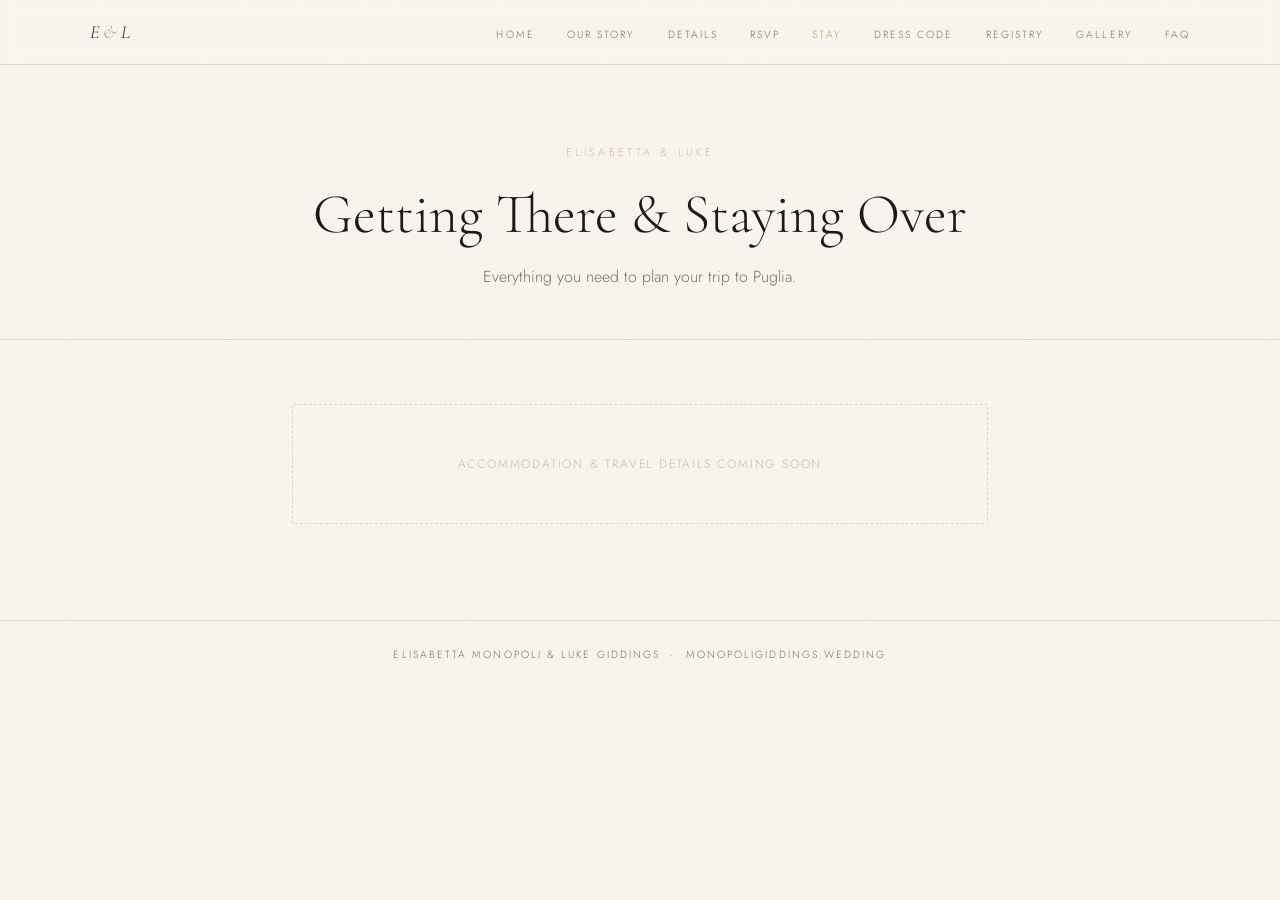
==== accommodation.html @ 41316cba "Add files via upload" ====
<!DOCTYPE html>
<html lang="en">
<head>
  <meta charset="UTF-8" />
  <meta name="viewport" content="width=device-width, initial-scale=1.0" />
  <title>Accommodation &amp; Travel — Elisabetta &amp; Luke</title>
  <link rel="preconnect" href="https://fonts.googleapis.com" />
  <link rel="preconnect" href="https://fonts.gstatic.com" crossorigin />
  <link href="https://fonts.googleapis.com/css2?family=Cormorant+Garamond:ital,wght@0,300;0,400;1,300;1,400&family=Jost:wght@200;300;400&display=swap" rel="stylesheet" />
  <link rel="stylesheet" href="style.css" />
</head>
<body>
  <nav>
    <div class="nav-inner">
      <a class="nav-brand" href="index.html">E <span>&amp;</span> L</a>
      <ul class="nav-links">
        <li><a href="index.html">Home</a></li>
        <li><a href="our-story.html">Our Story</a></li>
        <li><a href="details.html">Details</a></li>
        <li><a href="rsvp.html">RSVP</a></li>
        <li><a href="accommodation.html">Stay</a></li>
        <li><a href="dress-code.html">Dress Code</a></li>
        <li><a href="registry.html">Registry</a></li>
        <li><a href="gallery.html">Gallery</a></li>
        <li><a href="faq.html">FAQ</a></li>
      </ul>
      <button class="nav-toggle" id="nav-toggle" aria-label="Open menu">
        <span></span><span></span><span></span>
      </button>
    </div>
  </nav>
  <div class="nav-menu" id="nav-menu">
    <ul>
      <li><a href="index.html">Home</a></li>
      <li><a href="our-story.html">Our Story</a></li>
      <li><a href="details.html">Details</a></li>
      <li><a href="rsvp.html">RSVP</a></li>
      <li><a href="accommodation.html">Stay</a></li>
      <li><a href="dress-code.html">Dress Code</a></li>
      <li><a href="registry.html">Registry</a></li>
      <li><a href="gallery.html">Gallery</a></li>
      <li><a href="faq.html">FAQ</a></li>
    </ul>
  </div>
  <div class="page">
    <div class="page-header fade-in">
      <span class="eyebrow">Elisabetta &amp; Luke</span>
      <h1 class="page-title">Getting There &amp; Staying Over</h1>
      <p style="max-width:480px;margin:0.5rem auto 0;">Everything you need to plan your trip to Puglia.</p>
    </div>
  <div class="container fade-in">
    <div class="placeholder-box">
      <p>Accommodation &amp; travel details coming soon</p>
    </div>
  </div>
  </div>
  <footer>
    <p>Elisabetta Monopoli &amp; Luke Giddings &nbsp;&middot;&nbsp; monopoligiddings.wedding</p>
  </footer>
  <script src="nav.js"></script>
</body>
</html>
---- style.css ----
/* ── Variables ── */
:root {
  --cream: #f9f4ee;
  --warm-white: #fdfaf6;
  --ink: #1c1917;
  --muted: #7c6f63;
  --gold: #b89a6a;
  --gold-light: #d4b896;
  --rule: rgba(184, 154, 106, 0.35);
}

/* ── Reset ── */
*, *::before, *::after {
  box-sizing: border-box;
  margin: 0;
  padding: 0;
}

html {
  font-size: 16px;
  scroll-behavior: smooth;
}

body {
  background-color: var(--cream);
  color: var(--ink);
  font-family: 'Jost', sans-serif;
  font-weight: 300;
  min-height: 100vh;
  overflow-x: hidden;
}

/* ── Texture overlay ── */
body::before {
  content: '';
  position: fixed;
  inset: 0;
  background-image: url("data:image/svg+xml,%3Csvg xmlns='http://www.w3.org/2000/svg' width='400' height='400'%3E%3Cfilter id='noise'%3E%3CfeTurbulence type='fractalNoise' baseFrequency='0.75' numOctaves='4' stitchTiles='stitch'/%3E%3CfeColorMatrix type='saturate' values='0'/%3E%3C/filter%3E%3Crect width='400' height='400' filter='url(%23noise)' opacity='0.035'/%3E%3C/svg%3E");
  pointer-events: none;
  z-index: 0;
}

/* ── Navigation ── */
nav {
  position: fixed;
  top: 0;
  left: 0;
  right: 0;
  z-index: 100;
  background: rgba(249, 244, 238, 0.92);
  backdrop-filter: blur(8px);
  border-bottom: 1px solid var(--rule);
  padding: 0 2rem;
}

.nav-inner {
  max-width: 1100px;
  margin: 0 auto;
  display: flex;
  align-items: center;
  justify-content: space-between;
  height: 64px;
}

.nav-brand {
  font-family: 'Cormorant Garamond', serif;
  font-style: italic;
  font-size: 1.15rem;
  color: var(--ink);
  text-decoration: none;
  white-space: nowrap;
}

.nav-brand span {
  color: var(--gold);
}

.nav-links {
  display: flex;
  gap: 2rem;
  list-style: none;
}

.nav-links a {
  font-size: 0.65rem;
  letter-spacing: 0.2em;
  text-transform: uppercase;
  color: var(--muted);
  text-decoration: none;
  transition: color 0.2s;
}

.nav-links a:hover,
.nav-links a.active {
  color: var(--gold);
}

/* Hamburger */
.nav-toggle {
  display: none;
  flex-direction: column;
  gap: 5px;
  cursor: pointer;
  background: none;
  border: none;
  padding: 4px;
}

.nav-toggle span {
  display: block;
  width: 22px;
  height: 1px;
  background: var(--ink);
  transition: all 0.3s;
}

.nav-menu {
  display: none;
  position: fixed;
  top: 64px;
  left: 0;
  right: 0;
  background: rgba(249, 244, 238, 0.98);
  border-bottom: 1px solid var(--rule);
  padding: 1.5rem 2rem;
  z-index: 99;
}

.nav-menu.open {
  display: block;
}

.nav-menu ul {
  list-style: none;
  display: flex;
  flex-direction: column;
  gap: 1.2rem;
}

.nav-menu a {
  font-size: 0.72rem;
  letter-spacing: 0.2em;
  text-transform: uppercase;
  color: var(--muted);
  text-decoration: none;
}

.nav-menu a:hover,
.nav-menu a.active {
  color: var(--gold);
}

@media (max-width: 768px) {
  .nav-links { display: none; }
  .nav-toggle { display: flex; }
}

/* ── Page wrapper ── */
.page {
  position: relative;
  z-index: 1;
  padding-top: 64px;
}

/* ── Hero (home only) ── */
.hero {
  min-height: 100vh;
  display: flex;
  flex-direction: column;
  align-items: center;
  justify-content: center;
  padding: 4rem 2rem;
  text-align: center;
}

.hero::before, .hero::after {
  content: '';
  position: absolute;
  width: 180px;
  height: 180px;
  border-color: var(--rule);
  border-style: solid;
  pointer-events: none;
}
.hero::before {
  top: 5rem;
  left: 2.5rem;
  border-width: 1px 0 0 1px;
}
.hero::after {
  bottom: 2.5rem;
  right: 2.5rem;
  border-width: 0 1px 1px 0;
}

.hero-inner {
  max-width: 680px;
  opacity: 0;
  transform: translateY(24px);
  animation: fadeUp 1.2s cubic-bezier(0.22, 1, 0.36, 1) 0.2s forwards;
}

/* ── Page header (inner pages) ── */
.page-header {
  text-align: center;
  padding: 5rem 2rem 3rem;
  border-bottom: 1px solid var(--rule);
  margin-bottom: 4rem;
}

/* ── Section container ── */
.container {
  max-width: 760px;
  margin: 0 auto;
  padding: 0 2rem 6rem;
}

.container-wide {
  max-width: 1000px;
  margin: 0 auto;
  padding: 0 2rem 6rem;
}

/* ── Typography ── */
.eyebrow {
  font-family: 'Jost', sans-serif;
  font-weight: 200;
  font-size: 0.7rem;
  letter-spacing: 0.3em;
  text-transform: uppercase;
  color: var(--gold);
  margin-bottom: 1.5rem;
  display: block;
}

.names {
  font-family: 'Cormorant Garamond', serif;
  font-weight: 300;
  font-size: clamp(3rem, 9vw, 6rem);
  line-height: 1;
  color: var(--ink);
}

.names .amp {
  font-style: italic;
  color: var(--gold);
  font-size: 0.85em;
  margin: 0 0.15em;
}

h1.page-title {
  font-family: 'Cormorant Garamond', serif;
  font-weight: 300;
  font-size: clamp(2.2rem, 6vw, 3.5rem);
  line-height: 1.1;
  color: var(--ink);
  margin-bottom: 1rem;
}

h2 {
  font-family: 'Cormorant Garamond', serif;
  font-weight: 400;
  font-size: 1.6rem;
  color: var(--ink);
  margin-bottom: 1rem;
}

p {
  font-size: 1rem;
  line-height: 1.85;
  color: var(--muted);
  margin-bottom: 1.5rem;
}

/* ── Divider ── */
.divider {
  display: flex;
  align-items: center;
  gap: 1.2rem;
  margin: 2rem auto;
  max-width: 320px;
}

.divider-line {
  flex: 1;
  height: 1px;
  background: var(--rule);
}

.divider-diamond {
  width: 6px;
  height: 6px;
  background: var(--gold);
  transform: rotate(45deg);
  flex-shrink: 0;
}

/* ── Date/location strip ── */
.date-location {
  font-family: 'Cormorant Garamond', serif;
  font-style: italic;
  font-size: clamp(1.1rem, 3vw, 1.4rem);
  color: var(--muted);
  line-height: 1.8;
}

.date-location strong {
  font-style: normal;
  font-weight: 400;
  color: var(--ink);
}

/* ── Coming soon pill ── */
.coming-soon {
  margin-top: 3.5rem;
}

.coming-soon p {
  font-size: 0.72rem;
  letter-spacing: 0.25em;
  text-transform: uppercase;
  color: var(--muted);
  margin-bottom: 1.5rem;
}

/* ── Placeholder box ── */
.placeholder-box {
  border: 1px dashed var(--rule);
  padding: 3rem 2rem;
  text-align: center;
  border-radius: 2px;
}

.placeholder-box p {
  font-size: 0.75rem;
  letter-spacing: 0.15em;
  text-transform: uppercase;
  color: var(--gold-light);
  margin: 0;
}

/* ── Cards grid ── */
.cards {
  display: grid;
  grid-template-columns: repeat(auto-fit, minmax(260px, 1fr));
  gap: 1.5rem;
  margin-top: 2rem;
}

.card {
  border: 1px solid var(--rule);
  padding: 2rem;
  background: var(--warm-white);
}

.card h3 {
  font-family: 'Cormorant Garamond', serif;
  font-weight: 400;
  font-size: 1.25rem;
  margin-bottom: 0.75rem;
  color: var(--ink);
}

.card p {
  font-size: 0.9rem;
  margin: 0;
}

/* ── Scroll hint ── */
.scroll-hint {
  position: absolute;
  bottom: 2rem;
  left: 50%;
  transform: translateX(-50%);
  display: flex;
  flex-direction: column;
  align-items: center;
  gap: 0.5rem;
  opacity: 0;
  animation: fadeUp 1s ease 1.4s forwards;
}

.scroll-hint span {
  font-size: 0.6rem;
  letter-spacing: 0.25em;
  text-transform: uppercase;
  color: var(--muted);
}

.scroll-line {
  width: 1px;
  height: 40px;
  background: linear-gradient(to bottom, var(--gold), transparent);
  animation: scrollPulse 2s ease-in-out 1.8s infinite;
}

/* ── Footer ── */
footer {
  position: relative;
  z-index: 1;
  border-top: 1px solid var(--rule);
  padding: 1.5rem 2rem;
  display: flex;
  justify-content: center;
}

footer p {
  font-size: 0.65rem;
  letter-spacing: 0.2em;
  text-transform: uppercase;
  color: var(--muted);
  margin: 0;
}

/* ── Animations ── */
@keyframes fadeUp {
  to { opacity: 1; transform: translateY(0); }
}

@keyframes scrollPulse {
  0%, 100% { opacity: 0.4; }
  50% { opacity: 1; }
}

.fade-in {
  opacity: 0;
  transform: translateY(20px);
  animation: fadeUp 1s cubic-bezier(0.22, 1, 0.36, 1) 0.3s forwards;
}

/* ── Responsive ── */
@media (max-width: 480px) {
  .hero::before, .hero::after {
    width: 80px;
    height: 80px;
  }
}
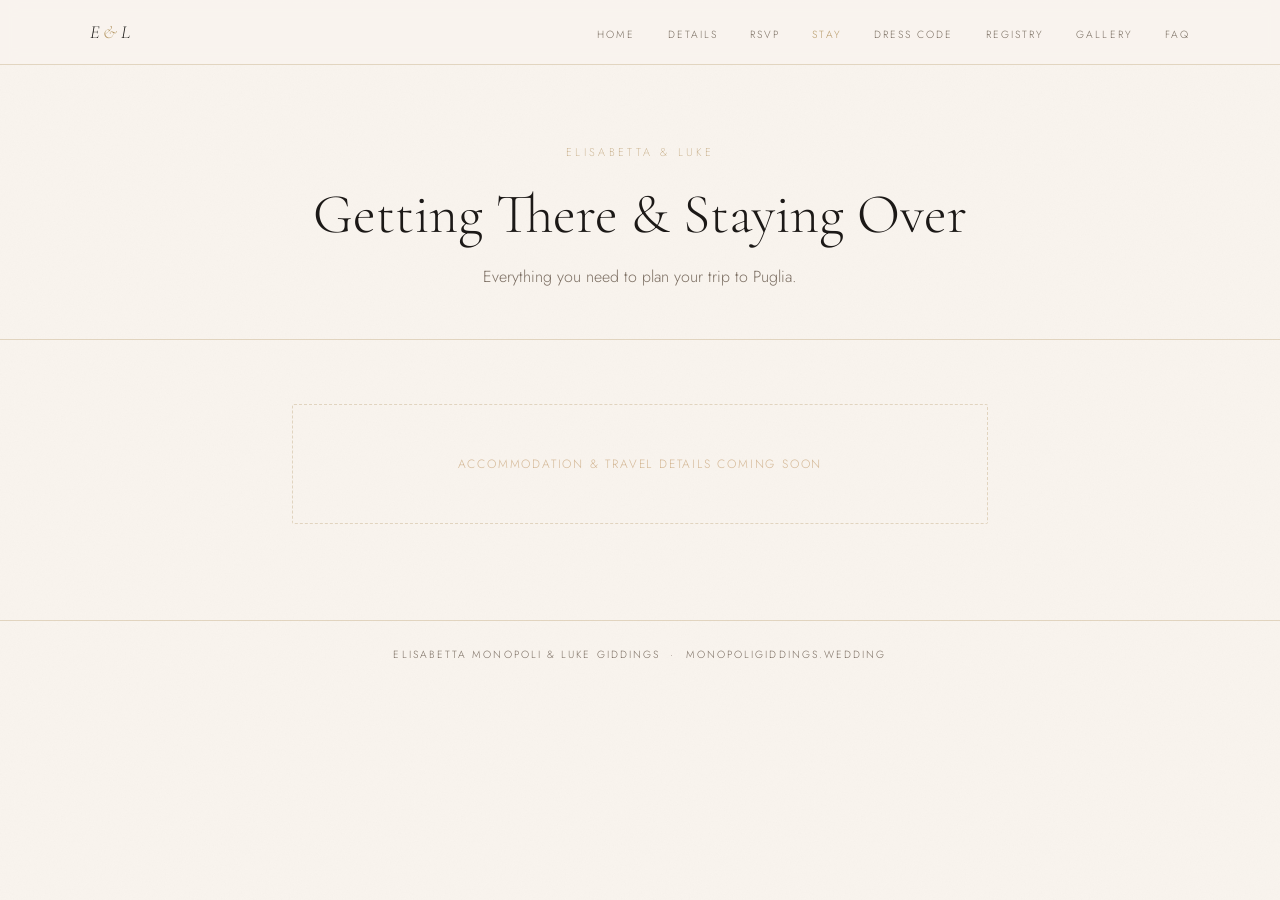
==== commit 36a70896: "Add files via upload" ====
--- a/accommodation.html
+++ b/accommodation.html
@@ -15,7 +15,6 @@
       <a class="nav-brand" href="index.html">E <span>&amp;</span> L</a>
       <ul class="nav-links">
         <li><a href="index.html">Home</a></li>
-        <li><a href="our-story.html">Our Story</a></li>
         <li><a href="details.html">Details</a></li>
         <li><a href="rsvp.html">RSVP</a></li>
         <li><a href="accommodation.html">Stay</a></li>
@@ -32,7 +31,6 @@
   <div class="nav-menu" id="nav-menu">
     <ul>
       <li><a href="index.html">Home</a></li>
-      <li><a href="our-story.html">Our Story</a></li>
       <li><a href="details.html">Details</a></li>
       <li><a href="rsvp.html">RSVP</a></li>
       <li><a href="accommodation.html">Stay</a></li>
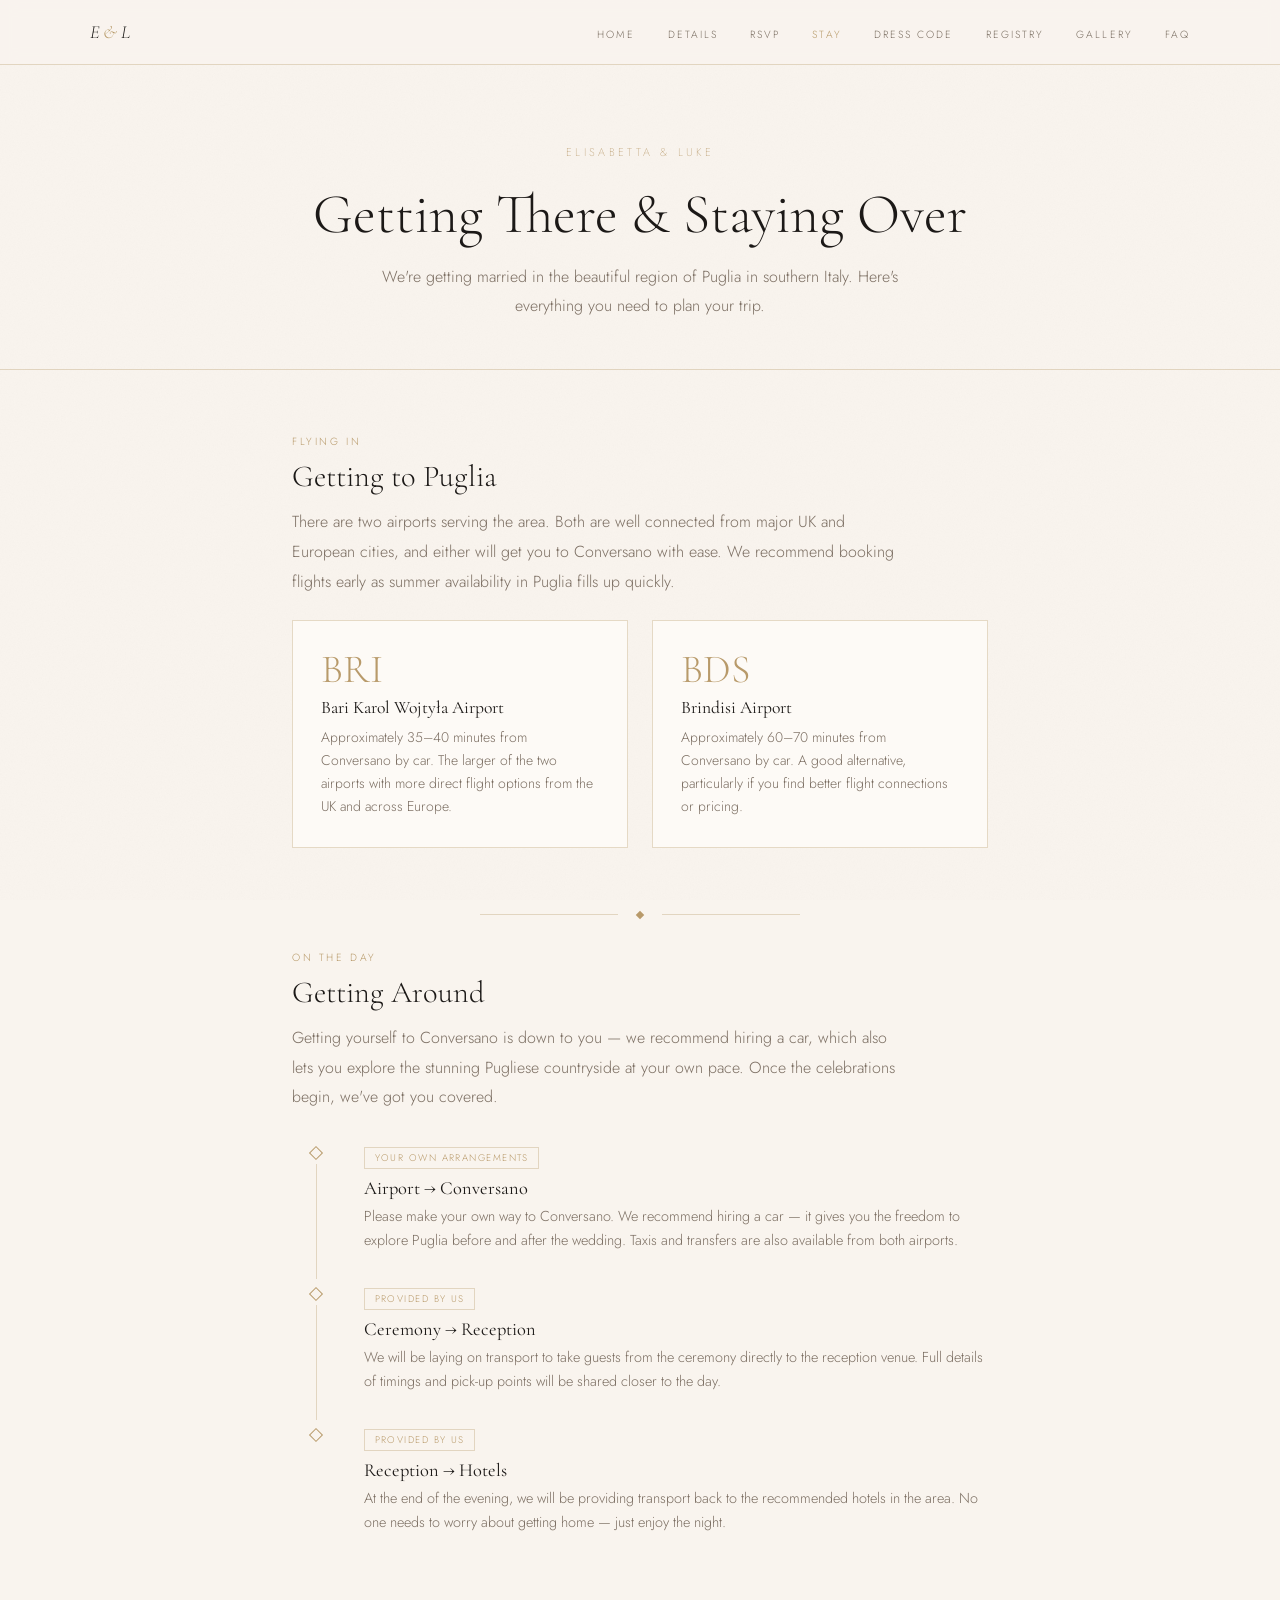
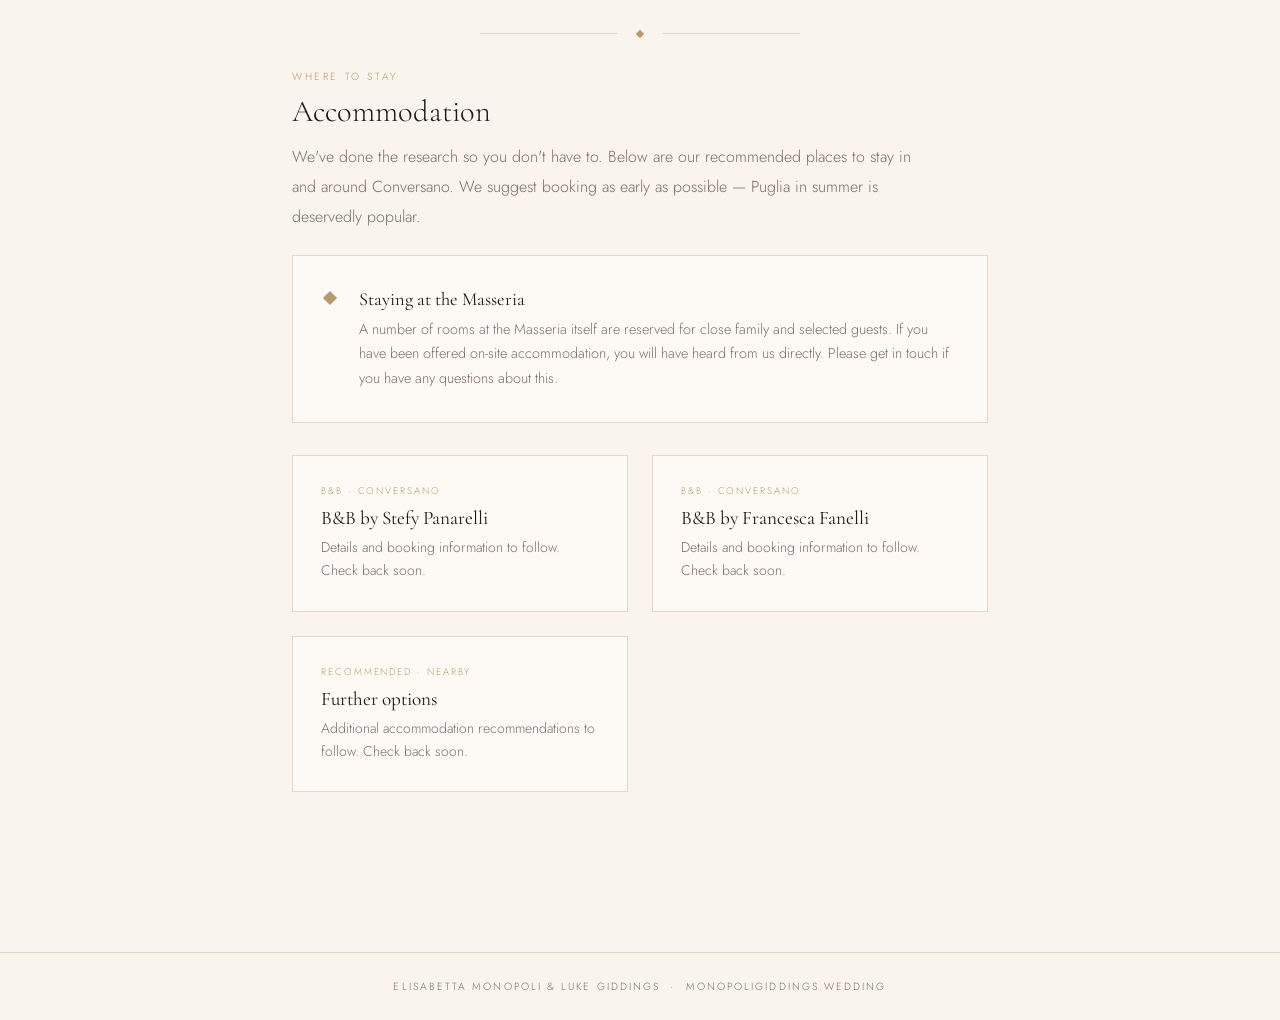
==== commit 04a2aff2: "Add files via upload" ====
--- a/accommodation.html
+++ b/accommodation.html
@@ -3,13 +3,222 @@
 <head>
   <meta charset="UTF-8" />
   <meta name="viewport" content="width=device-width, initial-scale=1.0" />
-  <title>Accommodation &amp; Travel — Elisabetta &amp; Luke</title>
+  <title>Getting There &amp; Staying Over — Elisabetta &amp; Luke</title>
   <link rel="preconnect" href="https://fonts.googleapis.com" />
   <link rel="preconnect" href="https://fonts.gstatic.com" crossorigin />
   <link href="https://fonts.googleapis.com/css2?family=Cormorant+Garamond:ital,wght@0,300;0,400;1,300;1,400&family=Jost:wght@200;300;400&display=swap" rel="stylesheet" />
   <link rel="stylesheet" href="style.css" />
+  <style>
+    /* ── Section headings ── */
+    .section-label {
+      font-size: 0.65rem;
+      letter-spacing: 0.25em;
+      text-transform: uppercase;
+      color: var(--gold);
+      display: block;
+      margin-bottom: 0.6rem;
+    }
+
+    .section-block {
+      margin-bottom: 4rem;
+    }
+
+    .section-block h2 {
+      font-family: 'Cormorant Garamond', serif;
+      font-weight: 300;
+      font-size: 1.9rem;
+      color: var(--ink);
+      margin-bottom: 0.75rem;
+    }
+
+    .section-block p {
+      max-width: 620px;
+    }
+
+    /* ── Transport timeline ── */
+    .transport-steps {
+      margin-top: 2rem;
+      display: flex;
+      flex-direction: column;
+      gap: 0;
+    }
+
+    .transport-step {
+      display: grid;
+      grid-template-columns: 48px 1fr;
+      gap: 0 1.5rem;
+      position: relative;
+    }
+
+    .step-indicator {
+      display: flex;
+      flex-direction: column;
+      align-items: center;
+    }
+
+    .step-dot {
+      width: 10px;
+      height: 10px;
+      border: 1px solid var(--gold);
+      background: var(--cream);
+      transform: rotate(45deg);
+      flex-shrink: 0;
+      margin-top: 4px;
+    }
+
+    .step-line {
+      width: 1px;
+      flex: 1;
+      background: var(--rule);
+      margin: 6px 0;
+      min-height: 2.5rem;
+    }
+
+    .transport-step:last-child .step-line {
+      display: none;
+    }
+
+    .step-content {
+      padding-bottom: 2rem;
+    }
+
+    .step-content h3 {
+      font-family: 'Cormorant Garamond', serif;
+      font-weight: 400;
+      font-size: 1.15rem;
+      color: var(--ink);
+      margin-bottom: 0.3rem;
+    }
+
+    .step-content p {
+      font-size: 0.9rem;
+      line-height: 1.7;
+      margin: 0;
+    }
+
+    .step-tag {
+      display: inline-block;
+      font-size: 0.6rem;
+      letter-spacing: 0.15em;
+      text-transform: uppercase;
+      color: var(--gold);
+      border: 1px solid var(--rule);
+      padding: 0.2rem 0.6rem;
+      margin-bottom: 0.5rem;
+    }
+
+    /* ── Airport cards ── */
+    .airport-cards {
+      display: grid;
+      grid-template-columns: repeat(auto-fit, minmax(260px, 1fr));
+      gap: 1.5rem;
+      margin-top: 1.5rem;
+    }
+
+    .airport-card {
+      border: 1px solid var(--rule);
+      background: var(--warm-white);
+      padding: 1.75rem;
+    }
+
+    .airport-card .iata {
+      font-family: 'Cormorant Garamond', serif;
+      font-size: 2.5rem;
+      font-weight: 300;
+      color: var(--gold);
+      line-height: 1;
+      margin-bottom: 0.5rem;
+    }
+
+    .airport-card h3 {
+      font-family: 'Cormorant Garamond', serif;
+      font-weight: 400;
+      font-size: 1.1rem;
+      color: var(--ink);
+      margin-bottom: 0.5rem;
+    }
+
+    .airport-card p {
+      font-size: 0.875rem;
+      margin: 0;
+      line-height: 1.65;
+    }
+
+    /* ── Hotel recommendation cards ── */
+    .hotel-grid {
+      display: grid;
+      grid-template-columns: repeat(auto-fit, minmax(280px, 1fr));
+      gap: 1.5rem;
+      margin-top: 1.5rem;
+    }
+
+    .hotel-card {
+      border: 1px solid var(--rule);
+      background: var(--warm-white);
+      padding: 1.75rem;
+    }
+
+    .hotel-card .hotel-type {
+      font-size: 0.6rem;
+      letter-spacing: 0.2em;
+      text-transform: uppercase;
+      color: var(--gold);
+      display: block;
+      margin-bottom: 0.5rem;
+    }
+
+    .hotel-card h3 {
+      font-family: 'Cormorant Garamond', serif;
+      font-weight: 400;
+      font-size: 1.2rem;
+      color: var(--ink);
+      margin-bottom: 0.4rem;
+    }
+
+    .hotel-card p {
+      font-size: 0.875rem;
+      margin: 0;
+      line-height: 1.65;
+    }
+
+    /* ── On-site notice ── */
+    .onsite-notice {
+      border: 1px solid var(--rule);
+      background: var(--warm-white);
+      padding: 2rem;
+      display: grid;
+      grid-template-columns: auto 1fr;
+      gap: 1.5rem;
+      align-items: start;
+      margin-top: 1.5rem;
+    }
+
+    .onsite-notice .notice-diamond {
+      width: 10px;
+      height: 10px;
+      background: var(--gold);
+      transform: rotate(45deg);
+      margin-top: 5px;
+      flex-shrink: 0;
+    }
+
+    .onsite-notice h3 {
+      font-family: 'Cormorant Garamond', serif;
+      font-weight: 400;
+      font-size: 1.15rem;
+      color: var(--ink);
+      margin-bottom: 0.4rem;
+    }
+
+    .onsite-notice p {
+      font-size: 0.9rem;
+      margin: 0;
+      line-height: 1.7;
+    }
+  </style>
 </head>
 <body>
+
   <nav>
     <div class="nav-inner">
       <a class="nav-brand" href="index.html">E <span>&amp;</span> L</a>
@@ -17,7 +226,7 @@
         <li><a href="index.html">Home</a></li>
         <li><a href="details.html">Details</a></li>
         <li><a href="rsvp.html">RSVP</a></li>
-        <li><a href="accommodation.html">Stay</a></li>
+        <li><a href="accommodation.html" class="active">Stay</a></li>
         <li><a href="dress-code.html">Dress Code</a></li>
         <li><a href="registry.html">Registry</a></li>
         <li><a href="gallery.html">Gallery</a></li>
@@ -28,33 +237,177 @@
       </button>
     </div>
   </nav>
+
   <div class="nav-menu" id="nav-menu">
     <ul>
       <li><a href="index.html">Home</a></li>
       <li><a href="details.html">Details</a></li>
       <li><a href="rsvp.html">RSVP</a></li>
-      <li><a href="accommodation.html">Stay</a></li>
+      <li><a href="accommodation.html" class="active">Stay</a></li>
       <li><a href="dress-code.html">Dress Code</a></li>
       <li><a href="registry.html">Registry</a></li>
       <li><a href="gallery.html">Gallery</a></li>
       <li><a href="faq.html">FAQ</a></li>
     </ul>
   </div>
+
   <div class="page">
+
     <div class="page-header fade-in">
       <span class="eyebrow">Elisabetta &amp; Luke</span>
       <h1 class="page-title">Getting There &amp; Staying Over</h1>
-      <p style="max-width:480px;margin:0.5rem auto 0;">Everything you need to plan your trip to Puglia.</p>
+      <p style="max-width:520px;margin:0.5rem auto 0;">
+        We're getting married in the beautiful region of Puglia in southern Italy. Here's everything you need to plan your trip.
+      </p>
     </div>
-  <div class="container fade-in">
-    <div class="placeholder-box">
-      <p>Accommodation &amp; travel details coming soon</p>
+
+    <div class="container fade-in">
+
+      <!-- ── GETTING THERE ── -->
+      <div class="section-block">
+        <span class="section-label">Flying in</span>
+        <h2>Getting to Puglia</h2>
+        <p>
+          There are two airports serving the area. Both are well connected from major UK and European cities,
+          and either will get you to Conversano with ease. We recommend booking flights early as summer
+          availability in Puglia fills up quickly.
+        </p>
+
+        <div class="airport-cards">
+          <div class="airport-card">
+            <div class="iata">BRI</div>
+            <h3>Bari Karol Wojtyła Airport</h3>
+            <p>
+              Approximately 35–40 minutes from Conversano by car.
+              The larger of the two airports with more direct flight options from the UK and across Europe.
+            </p>
+          </div>
+          <div class="airport-card">
+            <div class="iata">BDS</div>
+            <h3>Brindisi Airport</h3>
+            <p>
+              Approximately 60–70 minutes from Conversano by car.
+              A good alternative, particularly if you find better flight connections or pricing.
+            </p>
+          </div>
+        </div>
+      </div>
+
+      <div class="divider">
+        <div class="divider-line"></div>
+        <div class="divider-diamond"></div>
+        <div class="divider-line"></div>
+      </div>
+
+      <!-- ── TRANSPORT ON THE DAY ── -->
+      <div class="section-block">
+        <span class="section-label">On the day</span>
+        <h2>Getting Around</h2>
+        <p>
+          Getting yourself to Conversano is down to you — we recommend hiring a car, which also lets you
+          explore the stunning Pugliese countryside at your own pace. Once the celebrations begin,
+          we've got you covered.
+        </p>
+
+        <div class="transport-steps">
+
+          <div class="transport-step">
+            <div class="step-indicator">
+              <div class="step-dot"></div>
+              <div class="step-line"></div>
+            </div>
+            <div class="step-content">
+              <span class="step-tag">Your own arrangements</span>
+              <h3>Airport → Conversano</h3>
+              <p>Please make your own way to Conversano. We recommend hiring a car — it gives you the
+              freedom to explore Puglia before and after the wedding. Taxis and transfers are also
+              available from both airports.</p>
+            </div>
+          </div>
+
+          <div class="transport-step">
+            <div class="step-indicator">
+              <div class="step-dot"></div>
+              <div class="step-line"></div>
+            </div>
+            <div class="step-content">
+              <span class="step-tag">Provided by us</span>
+              <h3>Ceremony → Reception</h3>
+              <p>We will be laying on transport to take guests from the ceremony directly to the reception venue.
+              Full details of timings and pick-up points will be shared closer to the day.</p>
+            </div>
+          </div>
+
+          <div class="transport-step">
+            <div class="step-indicator">
+              <div class="step-dot"></div>
+              <div class="step-line"></div>
+            </div>
+            <div class="step-content">
+              <span class="step-tag">Provided by us</span>
+              <h3>Reception → Hotels</h3>
+              <p>At the end of the evening, we will be providing transport back to the recommended hotels
+              in the area. No one needs to worry about getting home — just enjoy the night.</p>
+            </div>
+          </div>
+
+        </div>
+      </div>
+
+      <div class="divider">
+        <div class="divider-line"></div>
+        <div class="divider-diamond"></div>
+        <div class="divider-line"></div>
+      </div>
+
+      <!-- ── ACCOMMODATION ── -->
+      <div class="section-block">
+        <span class="section-label">Where to stay</span>
+        <h2>Accommodation</h2>
+        <p>
+          We've done the research so you don't have to. Below are our recommended places to stay in and
+          around Conversano. We suggest booking as early as possible — Puglia in summer is deservedly popular.
+        </p>
+
+        <div class="onsite-notice">
+          <div class="notice-diamond"></div>
+          <div>
+            <h3>Staying at the Masseria</h3>
+            <p>
+              A number of rooms at the Masseria itself are reserved for close family and selected guests.
+              If you have been offered on-site accommodation, you will have heard from us directly.
+              Please get in touch if you have any questions about this.
+            </p>
+          </div>
+        </div>
+
+        <div class="hotel-grid" style="margin-top:2rem;">
+          <div class="hotel-card">
+            <span class="hotel-type">B&amp;B · Conversano</span>
+            <h3>B&amp;B by Stefy Panarelli</h3>
+            <p>Details and booking information to follow. Check back soon.</p>
+          </div>
+          <div class="hotel-card">
+            <span class="hotel-type">B&amp;B · Conversano</span>
+            <h3>B&amp;B by Francesca Fanelli</h3>
+            <p>Details and booking information to follow. Check back soon.</p>
+          </div>
+          <div class="hotel-card">
+            <span class="hotel-type">Recommended · Nearby</span>
+            <h3>Further options</h3>
+            <p>Additional accommodation recommendations to follow. Check back soon.</p>
+          </div>
+        </div>
+
+      </div>
+
     </div>
   </div>
-  </div>
+
   <footer>
     <p>Elisabetta Monopoli &amp; Luke Giddings &nbsp;&middot;&nbsp; monopoligiddings.wedding</p>
   </footer>
+
   <script src="nav.js"></script>
 </body>
 </html>
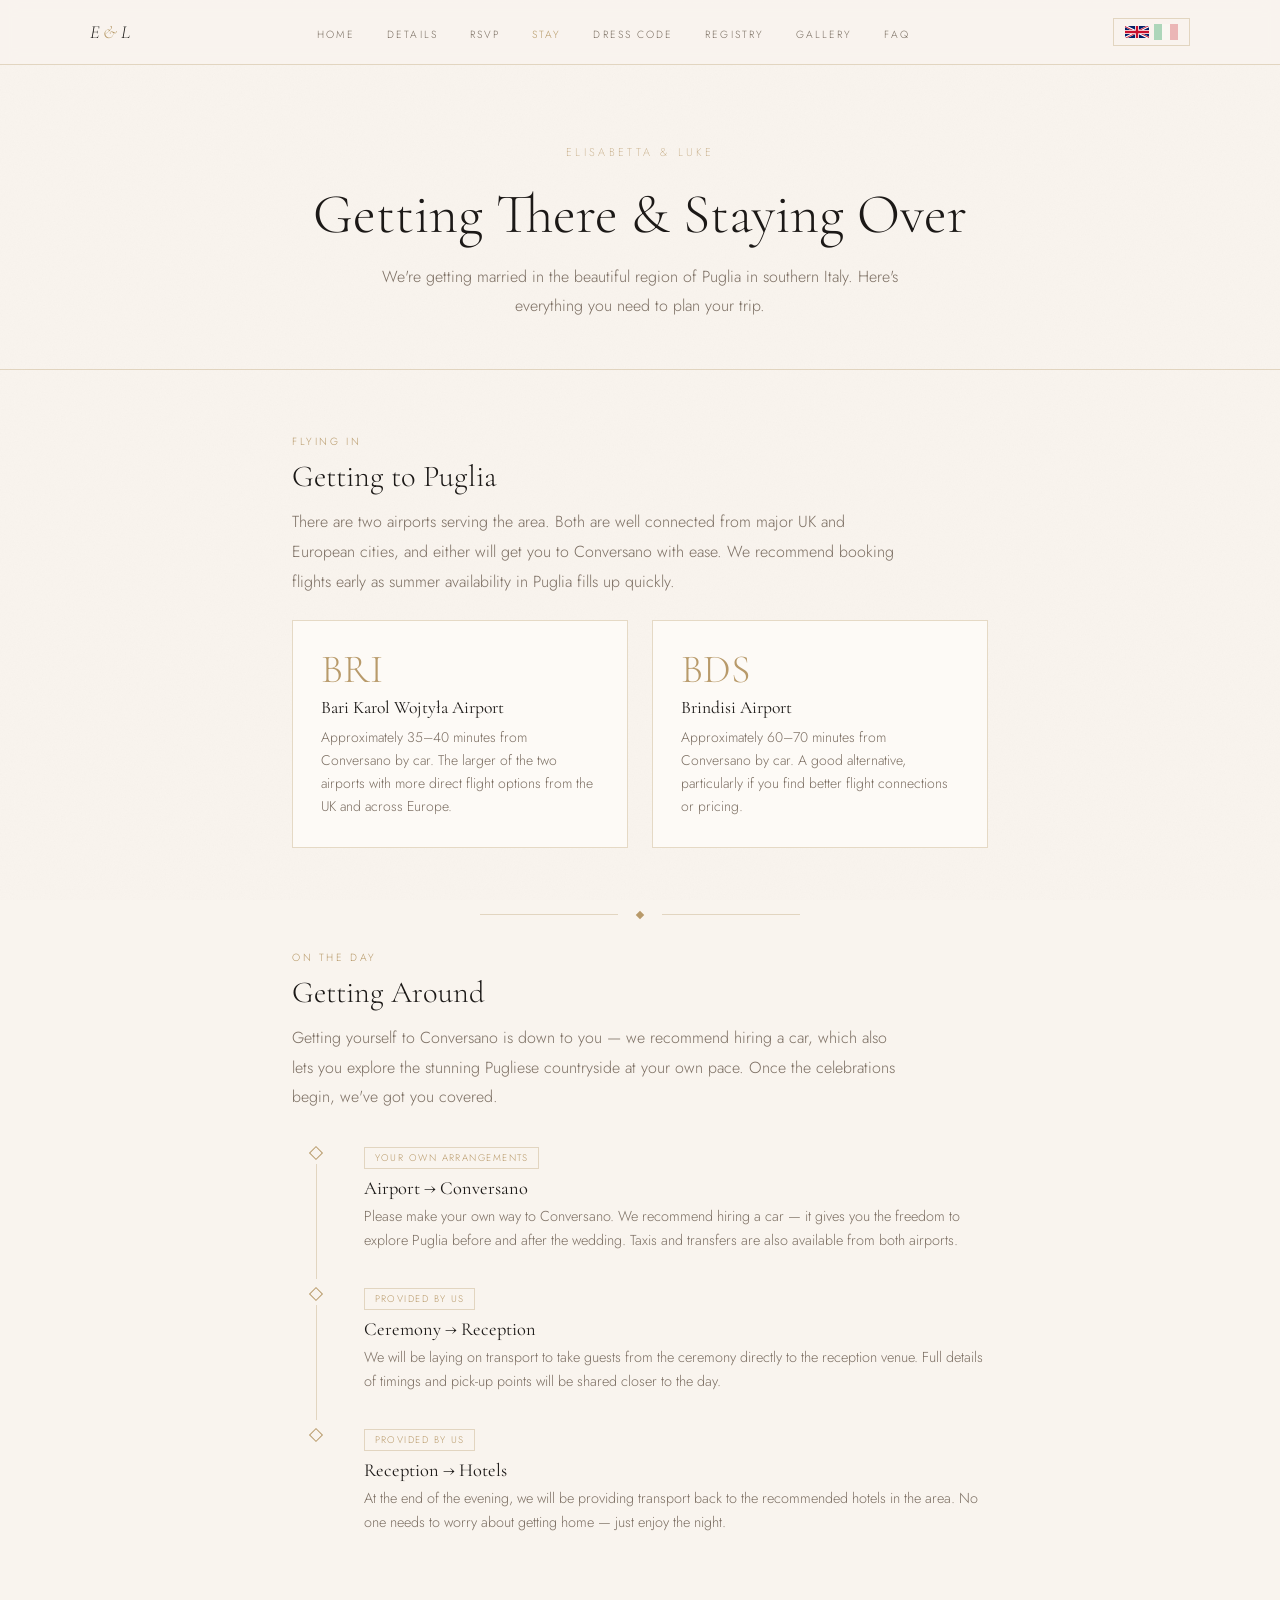
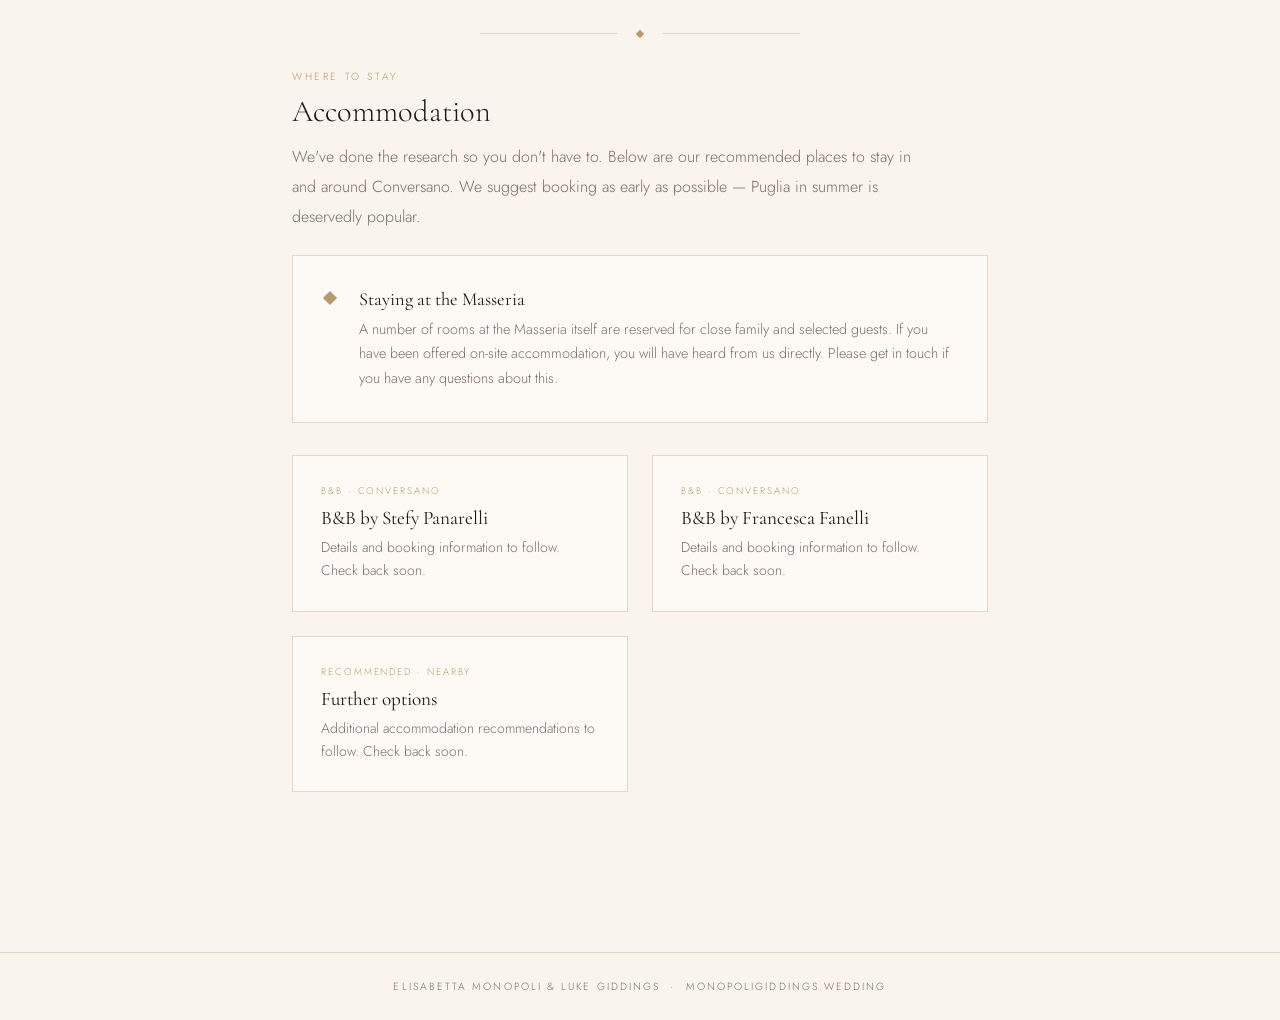
==== commit ada4cb5b: "Add files via upload" ====
--- a/accommodation.html
+++ b/accommodation.html
@@ -1,413 +1,202 @@
 <!DOCTYPE html>
 <html lang="en">
 <head>
-  <meta charset="UTF-8" />
-  <meta name="viewport" content="width=device-width, initial-scale=1.0" />
+  <meta charset="UTF-8" /><meta name="viewport" content="width=device-width, initial-scale=1.0" />
   <title>Getting There &amp; Staying Over — Elisabetta &amp; Luke</title>
   <link rel="preconnect" href="https://fonts.googleapis.com" />
   <link rel="preconnect" href="https://fonts.gstatic.com" crossorigin />
   <link href="https://fonts.googleapis.com/css2?family=Cormorant+Garamond:ital,wght@0,300;0,400;1,300;1,400&family=Jost:wght@200;300;400&display=swap" rel="stylesheet" />
   <link rel="stylesheet" href="style.css" />
   <style>
-    /* ── Section headings ── */
-    .section-label {
-      font-size: 0.65rem;
-      letter-spacing: 0.25em;
-      text-transform: uppercase;
-      color: var(--gold);
-      display: block;
-      margin-bottom: 0.6rem;
-    }
-
-    .section-block {
-      margin-bottom: 4rem;
-    }
-
-    .section-block h2 {
-      font-family: 'Cormorant Garamond', serif;
-      font-weight: 300;
-      font-size: 1.9rem;
-      color: var(--ink);
-      margin-bottom: 0.75rem;
-    }
-
-    .section-block p {
-      max-width: 620px;
-    }
-
-    /* ── Transport timeline ── */
-    .transport-steps {
-      margin-top: 2rem;
-      display: flex;
-      flex-direction: column;
-      gap: 0;
-    }
-
-    .transport-step {
-      display: grid;
-      grid-template-columns: 48px 1fr;
-      gap: 0 1.5rem;
-      position: relative;
-    }
-
-    .step-indicator {
-      display: flex;
-      flex-direction: column;
-      align-items: center;
-    }
-
-    .step-dot {
-      width: 10px;
-      height: 10px;
-      border: 1px solid var(--gold);
-      background: var(--cream);
-      transform: rotate(45deg);
-      flex-shrink: 0;
-      margin-top: 4px;
-    }
-
-    .step-line {
-      width: 1px;
-      flex: 1;
-      background: var(--rule);
-      margin: 6px 0;
-      min-height: 2.5rem;
-    }
-
-    .transport-step:last-child .step-line {
-      display: none;
-    }
-
-    .step-content {
-      padding-bottom: 2rem;
-    }
-
-    .step-content h3 {
-      font-family: 'Cormorant Garamond', serif;
-      font-weight: 400;
-      font-size: 1.15rem;
-      color: var(--ink);
-      margin-bottom: 0.3rem;
-    }
-
-    .step-content p {
-      font-size: 0.9rem;
-      line-height: 1.7;
-      margin: 0;
-    }
-
-    .step-tag {
-      display: inline-block;
-      font-size: 0.6rem;
-      letter-spacing: 0.15em;
-      text-transform: uppercase;
-      color: var(--gold);
-      border: 1px solid var(--rule);
-      padding: 0.2rem 0.6rem;
-      margin-bottom: 0.5rem;
-    }
-
-    /* ── Airport cards ── */
-    .airport-cards {
-      display: grid;
-      grid-template-columns: repeat(auto-fit, minmax(260px, 1fr));
-      gap: 1.5rem;
-      margin-top: 1.5rem;
-    }
-
-    .airport-card {
-      border: 1px solid var(--rule);
-      background: var(--warm-white);
-      padding: 1.75rem;
-    }
-
-    .airport-card .iata {
-      font-family: 'Cormorant Garamond', serif;
-      font-size: 2.5rem;
-      font-weight: 300;
-      color: var(--gold);
-      line-height: 1;
-      margin-bottom: 0.5rem;
-    }
-
-    .airport-card h3 {
-      font-family: 'Cormorant Garamond', serif;
-      font-weight: 400;
-      font-size: 1.1rem;
-      color: var(--ink);
-      margin-bottom: 0.5rem;
-    }
-
-    .airport-card p {
-      font-size: 0.875rem;
-      margin: 0;
-      line-height: 1.65;
-    }
-
-    /* ── Hotel recommendation cards ── */
-    .hotel-grid {
-      display: grid;
-      grid-template-columns: repeat(auto-fit, minmax(280px, 1fr));
-      gap: 1.5rem;
-      margin-top: 1.5rem;
-    }
-
-    .hotel-card {
-      border: 1px solid var(--rule);
-      background: var(--warm-white);
-      padding: 1.75rem;
-    }
-
-    .hotel-card .hotel-type {
-      font-size: 0.6rem;
-      letter-spacing: 0.2em;
-      text-transform: uppercase;
-      color: var(--gold);
-      display: block;
-      margin-bottom: 0.5rem;
-    }
-
-    .hotel-card h3 {
-      font-family: 'Cormorant Garamond', serif;
-      font-weight: 400;
-      font-size: 1.2rem;
-      color: var(--ink);
-      margin-bottom: 0.4rem;
-    }
-
-    .hotel-card p {
-      font-size: 0.875rem;
-      margin: 0;
-      line-height: 1.65;
-    }
-
-    /* ── On-site notice ── */
-    .onsite-notice {
-      border: 1px solid var(--rule);
-      background: var(--warm-white);
-      padding: 2rem;
-      display: grid;
-      grid-template-columns: auto 1fr;
-      gap: 1.5rem;
-      align-items: start;
-      margin-top: 1.5rem;
-    }
-
-    .onsite-notice .notice-diamond {
-      width: 10px;
-      height: 10px;
-      background: var(--gold);
-      transform: rotate(45deg);
-      margin-top: 5px;
-      flex-shrink: 0;
-    }
-
-    .onsite-notice h3 {
-      font-family: 'Cormorant Garamond', serif;
-      font-weight: 400;
-      font-size: 1.15rem;
-      color: var(--ink);
-      margin-bottom: 0.4rem;
-    }
-
-    .onsite-notice p {
-      font-size: 0.9rem;
-      margin: 0;
-      line-height: 1.7;
-    }
+    .section-label { font-size:0.65rem; letter-spacing:0.25em; text-transform:uppercase; color:var(--gold); display:block; margin-bottom:0.6rem; }
+    .section-block { margin-bottom:4rem; }
+    .section-block h2 { font-family:'Cormorant Garamond',serif; font-weight:300; font-size:1.9rem; color:var(--ink); margin-bottom:0.75rem; }
+    .section-block p { max-width:620px; }
+    .transport-steps { margin-top:2rem; display:flex; flex-direction:column; }
+    .transport-step { display:grid; grid-template-columns:48px 1fr; gap:0 1.5rem; }
+    .step-indicator { display:flex; flex-direction:column; align-items:center; }
+    .step-dot { width:10px; height:10px; border:1px solid var(--gold); background:var(--cream); transform:rotate(45deg); flex-shrink:0; margin-top:4px; }
+    .step-line { width:1px; flex:1; background:var(--rule); margin:6px 0; min-height:2.5rem; }
+    .transport-step:last-child .step-line { display:none; }
+    .step-content { padding-bottom:2rem; }
+    .step-content h3 { font-family:'Cormorant Garamond',serif; font-weight:400; font-size:1.15rem; color:var(--ink); margin-bottom:0.3rem; }
+    .step-content p { font-size:0.9rem; line-height:1.7; margin:0; }
+    .step-tag { display:inline-block; font-size:0.6rem; letter-spacing:0.15em; text-transform:uppercase; color:var(--gold); border:1px solid var(--rule); padding:0.2rem 0.6rem; margin-bottom:0.5rem; }
+    .airport-cards { display:grid; grid-template-columns:repeat(auto-fit, minmax(260px,1fr)); gap:1.5rem; margin-top:1.5rem; }
+    .airport-card { border:1px solid var(--rule); background:var(--warm-white); padding:1.75rem; }
+    .airport-card .iata { font-family:'Cormorant Garamond',serif; font-size:2.5rem; font-weight:300; color:var(--gold); line-height:1; margin-bottom:0.5rem; }
+    .airport-card h3 { font-family:'Cormorant Garamond',serif; font-weight:400; font-size:1.1rem; color:var(--ink); margin-bottom:0.5rem; }
+    .airport-card p { font-size:0.875rem; margin:0; line-height:1.65; }
+    .hotel-grid { display:grid; grid-template-columns:repeat(auto-fit, minmax(280px,1fr)); gap:1.5rem; margin-top:1.5rem; }
+    .hotel-card { border:1px solid var(--rule); background:var(--warm-white); padding:1.75rem; }
+    .hotel-card .hotel-type { font-size:0.6rem; letter-spacing:0.2em; text-transform:uppercase; color:var(--gold); display:block; margin-bottom:0.5rem; }
+    .hotel-card h3 { font-family:'Cormorant Garamond',serif; font-weight:400; font-size:1.2rem; color:var(--ink); margin-bottom:0.4rem; }
+    .hotel-card p { font-size:0.875rem; margin:0; line-height:1.65; }
+    .onsite-notice { border:1px solid var(--rule); background:var(--warm-white); padding:2rem; display:grid; grid-template-columns:auto 1fr; gap:1.5rem; align-items:start; margin-top:1.5rem; }
+    .onsite-notice .notice-diamond { width:10px; height:10px; background:var(--gold); transform:rotate(45deg); margin-top:5px; flex-shrink:0; }
+    .onsite-notice h3 { font-family:'Cormorant Garamond',serif; font-weight:400; font-size:1.15rem; color:var(--ink); margin-bottom:0.4rem; }
+    .onsite-notice p { font-size:0.9rem; margin:0; line-height:1.7; }
   </style>
 </head>
 <body>
-
-  <nav>
-    <div class="nav-inner">
-      <a class="nav-brand" href="index.html">E <span>&amp;</span> L</a>
-      <ul class="nav-links">
-        <li><a href="index.html">Home</a></li>
-        <li><a href="details.html">Details</a></li>
-        <li><a href="rsvp.html">RSVP</a></li>
-        <li><a href="accommodation.html" class="active">Stay</a></li>
-        <li><a href="dress-code.html">Dress Code</a></li>
-        <li><a href="registry.html">Registry</a></li>
-        <li><a href="gallery.html">Gallery</a></li>
-        <li><a href="faq.html">FAQ</a></li>
-      </ul>
-      <button class="nav-toggle" id="nav-toggle" aria-label="Open menu">
-        <span></span><span></span><span></span>
-      </button>
+  <nav><div class="nav-inner">
+    <a class="nav-brand" href="index.html">E <span>&amp;</span> L</a>
+    <ul class="nav-links">
+      <li><a href="index.html" data-en="Home" data-it="Home">Home</a></li>
+      <li><a href="details.html" data-en="Details" data-it="Dettagli">Details</a></li>
+      <li><a href="rsvp.html" data-en="RSVP" data-it="RSVP">RSVP</a></li>
+      <li><a href="accommodation.html" class="active" data-en="Stay" data-it="Soggiorno">Stay</a></li>
+      <li><a href="dress-code.html" data-en="Dress Code" data-it="Dress Code">Dress Code</a></li>
+      <li><a href="registry.html" data-en="Registry" data-it="Lista Nozze">Registry</a></li>
+      <li><a href="gallery.html" data-en="Gallery" data-it="Galleria">Gallery</a></li>
+      <li><a href="faq.html" data-en="FAQ" data-it="FAQ">FAQ</a></li>
+    </ul>
+    <div style="display:flex;align-items:center;">
+      <button class="lang-toggle" id="lang-toggle" title="Switch language">🇬🇧 EN 🇮🇹</button>
+      <button class="nav-toggle" id="nav-toggle" aria-label="Open menu"><span></span><span></span><span></span></button>
     </div>
-  </nav>
-
-  <div class="nav-menu" id="nav-menu">
-    <ul>
-      <li><a href="index.html">Home</a></li>
-      <li><a href="details.html">Details</a></li>
-      <li><a href="rsvp.html">RSVP</a></li>
-      <li><a href="accommodation.html" class="active">Stay</a></li>
-      <li><a href="dress-code.html">Dress Code</a></li>
-      <li><a href="registry.html">Registry</a></li>
-      <li><a href="gallery.html">Gallery</a></li>
-      <li><a href="faq.html">FAQ</a></li>
-    </ul>
-  </div>
+  </div></nav>
+  <div class="nav-menu" id="nav-menu"><ul>
+    <li><a href="index.html" data-en="Home" data-it="Home">Home</a></li>
+    <li><a href="details.html" data-en="Details" data-it="Dettagli">Details</a></li>
+    <li><a href="rsvp.html" data-en="RSVP" data-it="RSVP">RSVP</a></li>
+    <li><a href="accommodation.html" data-en="Stay" data-it="Soggiorno">Stay</a></li>
+    <li><a href="dress-code.html" data-en="Dress Code" data-it="Dress Code">Dress Code</a></li>
+    <li><a href="registry.html" data-en="Registry" data-it="Lista Nozze">Registry</a></li>
+    <li><a href="gallery.html" data-en="Gallery" data-it="Galleria">Gallery</a></li>
+    <li><a href="faq.html" data-en="FAQ" data-it="FAQ">FAQ</a></li>
+  </ul></div>
 
   <div class="page">
-
     <div class="page-header fade-in">
       <span class="eyebrow">Elisabetta &amp; Luke</span>
-      <h1 class="page-title">Getting There &amp; Staying Over</h1>
-      <p style="max-width:520px;margin:0.5rem auto 0;">
+      <h1 class="page-title" data-en="Getting There &amp; Staying Over" data-it="Come Arrivare &amp; Dove Soggiornare">Getting There &amp; Staying Over</h1>
+      <p style="max-width:520px;margin:0.5rem auto 0;"
+         data-en="We're getting married in the beautiful region of Puglia in southern Italy. Here's everything you need to plan your trip."
+         data-it="Ci sposiamo nella splendida regione pugliese, nel sud Italia. Ecco tutto quello che vi serve per pianificare il vostro viaggio.">
         We're getting married in the beautiful region of Puglia in southern Italy. Here's everything you need to plan your trip.
       </p>
     </div>
 
     <div class="container fade-in">
 
-      <!-- ── GETTING THERE ── -->
+      <!-- AIRPORTS -->
       <div class="section-block">
-        <span class="section-label">Flying in</span>
-        <h2>Getting to Puglia</h2>
-        <p>
-          There are two airports serving the area. Both are well connected from major UK and European cities,
-          and either will get you to Conversano with ease. We recommend booking flights early as summer
-          availability in Puglia fills up quickly.
+        <span class="section-label" data-en="Flying in" data-it="In aereo">Flying in</span>
+        <h2 data-en="Getting to Puglia" data-it="Come Raggiungere la Puglia">Getting to Puglia</h2>
+        <p data-en="There are two airports serving the area. Both are well connected from major UK and European cities, and either will get you to Conversano with ease. We recommend booking flights early as summer availability in Puglia fills up quickly."
+           data-it="La zona è servita da due aeroporti. Entrambi sono ben collegati dalle principali città del Regno Unito e d'Europa, e da entrambi si raggiunge facilmente Conversano. Vi consigliamo di prenotare i voli in anticipo, poiché i posti in estate si esauriscono rapidamente.">
+          There are two airports serving the area. Both are well connected from major UK and European cities, and either will get you to Conversano with ease. We recommend booking flights early as summer availability in Puglia fills up quickly.
         </p>
-
         <div class="airport-cards">
           <div class="airport-card">
             <div class="iata">BRI</div>
-            <h3>Bari Karol Wojtyła Airport</h3>
-            <p>
-              Approximately 35–40 minutes from Conversano by car.
-              The larger of the two airports with more direct flight options from the UK and across Europe.
+            <h3 data-en="Bari Karol Wojtyła Airport" data-it="Aeroporto di Bari Karol Wojtyła">Bari Karol Wojtyła Airport</h3>
+            <p data-en="Approximately 35–40 minutes from Conversano by car. The larger of the two airports with more direct flight options from the UK and across Europe."
+               data-it="A circa 35–40 minuti da Conversano in auto. È il più grande dei due aeroporti e offre più voli diretti dal Regno Unito e da tutta Europa.">
+              Approximately 35–40 minutes from Conversano by car. The larger of the two airports with more direct flight options from the UK and across Europe.
             </p>
           </div>
           <div class="airport-card">
             <div class="iata">BDS</div>
-            <h3>Brindisi Airport</h3>
-            <p>
-              Approximately 60–70 minutes from Conversano by car.
-              A good alternative, particularly if you find better flight connections or pricing.
+            <h3 data-en="Brindisi Airport" data-it="Aeroporto di Brindisi">Brindisi Airport</h3>
+            <p data-en="Approximately 60–70 minutes from Conversano by car. A good alternative, particularly if you find better flight connections or pricing."
+               data-it="A circa 60–70 minuti da Conversano in auto. Una buona alternativa, soprattutto se trovate collegamenti o prezzi migliori.">
+              Approximately 60–70 minutes from Conversano by car. A good alternative, particularly if you find better flight connections or pricing.
             </p>
           </div>
         </div>
       </div>
 
-      <div class="divider">
-        <div class="divider-line"></div>
-        <div class="divider-diamond"></div>
-        <div class="divider-line"></div>
+      <div class="divider"><div class="divider-line"></div><div class="divider-diamond"></div><div class="divider-line"></div></div>
+
+      <!-- TRANSPORT -->
+      <div class="section-block">
+        <span class="section-label" data-en="On the day" data-it="Il giorno del matrimonio">On the day</span>
+        <h2 data-en="Getting Around" data-it="Come Spostarsi">Getting Around</h2>
+        <p data-en="Getting yourself to Conversano is down to you — we recommend hiring a car, which also lets you explore the stunning Pugliese countryside at your own pace. Once the celebrations begin, we've got you covered."
+           data-it="Il trasferimento fino a Conversano è a vostro carico — vi consigliamo di noleggiare un'auto, così potrete esplorare la bellissima campagna pugliese con calma. Una volta iniziati i festeggiamenti, pensiamo a tutto noi.">
+          Getting yourself to Conversano is down to you — we recommend hiring a car, which also lets you explore the stunning Pugliese countryside at your own pace. Once the celebrations begin, we've got you covered.
+        </p>
+        <div class="transport-steps">
+          <div class="transport-step">
+            <div class="step-indicator"><div class="step-dot"></div><div class="step-line"></div></div>
+            <div class="step-content">
+              <span class="step-tag" data-en="Your own arrangements" data-it="Autonomamente">Your own arrangements</span>
+              <h3 data-en="Airport → Conversano" data-it="Aeroporto → Conversano">Airport → Conversano</h3>
+              <p data-en="Please make your own way to Conversano. We recommend hiring a car — it gives you the freedom to explore Puglia before and after the wedding. Taxis and transfers are also available from both airports."
+                 data-it="Vi preghiamo di raggiungere Conversano autonomamente. Vi consigliamo di noleggiare un'auto — così avrete la libertà di esplorare la Puglia prima e dopo il matrimonio. Da entrambi gli aeroporti sono disponibili anche taxi e transfer.">
+                Please make your own way to Conversano. We recommend hiring a car — it gives you the freedom to explore Puglia before and after the wedding. Taxis and transfers are also available from both airports.
+              </p>
+            </div>
+          </div>
+          <div class="transport-step">
+            <div class="step-indicator"><div class="step-dot"></div><div class="step-line"></div></div>
+            <div class="step-content">
+              <span class="step-tag" data-en="Provided by us" data-it="A cura nostra">Provided by us</span>
+              <h3 data-en="Ceremony → Reception" data-it="Cerimonia → Ricevimento">Ceremony → Reception</h3>
+              <p data-en="We will be laying on transport to take guests from the ceremony directly to the reception venue. Full details of timings and pick-up points will be shared closer to the day."
+                 data-it="Organizzeremo un servizio di trasporto per accompagnare gli ospiti direttamente dalla cerimonia al ricevimento. I dettagli sugli orari e i punti di raccolta saranno comunicati in prossimità del giorno.">
+                We will be laying on transport to take guests from the ceremony directly to the reception venue. Full details of timings and pick-up points will be shared closer to the day.
+              </p>
+            </div>
+          </div>
+          <div class="transport-step">
+            <div class="step-indicator"><div class="step-dot"></div><div class="step-line"></div></div>
+            <div class="step-content">
+              <span class="step-tag" data-en="Provided by us" data-it="A cura nostra">Provided by us</span>
+              <h3 data-en="Reception → Hotels" data-it="Ricevimento → Hotel">Reception → Hotels</h3>
+              <p data-en="At the end of the evening, we will be providing transport back to the recommended hotels in the area. No one needs to worry about getting home — just enjoy the night."
+                 data-it="A fine serata, organizzeremo il trasporto di ritorno verso gli hotel consigliati nella zona. Nessuno dovrà preoccuparsi di come rientrare — godetevi la serata.">
+                At the end of the evening, we will be providing transport back to the recommended hotels in the area. No one needs to worry about getting home — just enjoy the night.
+              </p>
+            </div>
+          </div>
+        </div>
       </div>
 
-      <!-- ── TRANSPORT ON THE DAY ── -->
+      <div class="divider"><div class="divider-line"></div><div class="divider-diamond"></div><div class="divider-line"></div></div>
+
+      <!-- ACCOMMODATION -->
       <div class="section-block">
-        <span class="section-label">On the day</span>
-        <h2>Getting Around</h2>
-        <p>
-          Getting yourself to Conversano is down to you — we recommend hiring a car, which also lets you
-          explore the stunning Pugliese countryside at your own pace. Once the celebrations begin,
-          we've got you covered.
+        <span class="section-label" data-en="Where to stay" data-it="Dove soggiornare">Where to stay</span>
+        <h2 data-en="Accommodation" data-it="Alloggio">Accommodation</h2>
+        <p data-en="We've done the research so you don't have to. Below are our recommended places to stay in and around Conversano. We suggest booking as early as possible — Puglia in summer is deservedly popular."
+           data-it="Abbiamo fatto le ricerche per voi. Di seguito trovate i nostri alloggi consigliati a Conversano e dintorni. Vi suggeriamo di prenotare il prima possibile — la Puglia in estate è meritamente molto richiesta.">
+          We've done the research so you don't have to. Below are our recommended places to stay in and around Conversano. We suggest booking as early as possible — Puglia in summer is deservedly popular.
         </p>
-
-        <div class="transport-steps">
-
-          <div class="transport-step">
-            <div class="step-indicator">
-              <div class="step-dot"></div>
-              <div class="step-line"></div>
-            </div>
-            <div class="step-content">
-              <span class="step-tag">Your own arrangements</span>
-              <h3>Airport → Conversano</h3>
-              <p>Please make your own way to Conversano. We recommend hiring a car — it gives you the
-              freedom to explore Puglia before and after the wedding. Taxis and transfers are also
-              available from both airports.</p>
-            </div>
-          </div>
-
-          <div class="transport-step">
-            <div class="step-indicator">
-              <div class="step-dot"></div>
-              <div class="step-line"></div>
-            </div>
-            <div class="step-content">
-              <span class="step-tag">Provided by us</span>
-              <h3>Ceremony → Reception</h3>
-              <p>We will be laying on transport to take guests from the ceremony directly to the reception venue.
-              Full details of timings and pick-up points will be shared closer to the day.</p>
-            </div>
-          </div>
-
-          <div class="transport-step">
-            <div class="step-indicator">
-              <div class="step-dot"></div>
-              <div class="step-line"></div>
-            </div>
-            <div class="step-content">
-              <span class="step-tag">Provided by us</span>
-              <h3>Reception → Hotels</h3>
-              <p>At the end of the evening, we will be providing transport back to the recommended hotels
-              in the area. No one needs to worry about getting home — just enjoy the night.</p>
-            </div>
-          </div>
-
-        </div>
-      </div>
-
-      <div class="divider">
-        <div class="divider-line"></div>
-        <div class="divider-diamond"></div>
-        <div class="divider-line"></div>
-      </div>
-
-      <!-- ── ACCOMMODATION ── -->
-      <div class="section-block">
-        <span class="section-label">Where to stay</span>
-        <h2>Accommodation</h2>
-        <p>
-          We've done the research so you don't have to. Below are our recommended places to stay in and
-          around Conversano. We suggest booking as early as possible — Puglia in summer is deservedly popular.
-        </p>
-
         <div class="onsite-notice">
           <div class="notice-diamond"></div>
           <div>
-            <h3>Staying at the Masseria</h3>
-            <p>
-              A number of rooms at the Masseria itself are reserved for close family and selected guests.
-              If you have been offered on-site accommodation, you will have heard from us directly.
-              Please get in touch if you have any questions about this.
+            <h3 data-en="Staying at the Masseria" data-it="Soggiornare alla Masseria">Staying at the Masseria</h3>
+            <p data-en="A number of rooms at the Masseria itself are reserved for close family and selected guests. If you have been offered on-site accommodation, you will have heard from us directly. Please get in touch if you have any questions about this."
+               data-it="Un certo numero di camere alla Masseria è riservato ai familiari stretti e agli ospiti selezionati. Se vi è stato offerto un alloggio in loco, lo avrete già saputo direttamente da noi. Non esitate a contattarci per qualsiasi domanda.">
+              A number of rooms at the Masseria itself are reserved for close family and selected guests. If you have been offered on-site accommodation, you will have heard from us directly. Please get in touch if you have any questions about this.
             </p>
           </div>
         </div>
-
         <div class="hotel-grid" style="margin-top:2rem;">
           <div class="hotel-card">
-            <span class="hotel-type">B&amp;B · Conversano</span>
+            <span class="hotel-type" data-en="B&amp;B · Conversano" data-it="B&amp;B · Conversano">B&amp;B · Conversano</span>
             <h3>B&amp;B by Stefy Panarelli</h3>
-            <p>Details and booking information to follow. Check back soon.</p>
+            <p data-en="Details and booking information to follow. Check back soon." data-it="Dettagli e informazioni per la prenotazione in arrivo. Torna presto.">Details and booking information to follow. Check back soon.</p>
           </div>
           <div class="hotel-card">
-            <span class="hotel-type">B&amp;B · Conversano</span>
+            <span class="hotel-type" data-en="B&amp;B · Conversano" data-it="B&amp;B · Conversano">B&amp;B · Conversano</span>
             <h3>B&amp;B by Francesca Fanelli</h3>
-            <p>Details and booking information to follow. Check back soon.</p>
+            <p data-en="Details and booking information to follow. Check back soon." data-it="Dettagli e informazioni per la prenotazione in arrivo. Torna presto.">Details and booking information to follow. Check back soon.</p>
           </div>
           <div class="hotel-card">
-            <span class="hotel-type">Recommended · Nearby</span>
-            <h3>Further options</h3>
-            <p>Additional accommodation recommendations to follow. Check back soon.</p>
-          </div>
-        </div>
-
+            <span class="hotel-type" data-en="Recommended · Nearby" data-it="Consigliato · Nelle vicinanze">Recommended · Nearby</span>
+            <h3 data-en="Further options" data-it="Altre opzioni">Further options</h3>
+            <p data-en="Additional accommodation recommendations to follow. Check back soon." data-it="Ulteriori alloggi consigliati in arrivo. Torna presto.">Additional accommodation recommendations to follow. Check back soon.</p>
+          </div>
+        </div>
       </div>
 
     </div>
   </div>
-
-  <footer>
-    <p>Elisabetta Monopoli &amp; Luke Giddings &nbsp;&middot;&nbsp; monopoligiddings.wedding</p>
-  </footer>
-
+  <footer><p>Elisabetta Monopoli &amp; Luke Giddings &nbsp;&middot;&nbsp; monopoligiddings.wedding</p></footer>
   <script src="nav.js"></script>
 </body>
 </html>
--- a/style.css
+++ b/style.css
@@ -95,6 +95,26 @@
   color: var(--gold);
 }
 
+/* Language toggle */
+.lang-toggle {
+  background: none;
+  border: 1px solid var(--rule);
+  cursor: pointer;
+  font-size: 1rem;
+  line-height: 1;
+  padding: 0.3rem 0.7rem;
+  transition: border-color 0.2s;
+  margin-left: 1rem;
+  flex-shrink: 0;
+  white-space: nowrap;
+  display: inline-flex;
+  align-items: center;
+  gap: 0.1rem;
+}
+.lang-toggle:hover {
+  border-color: var(--gold);
+}
+
 /* Hamburger */
 .nav-toggle {
   display: none;
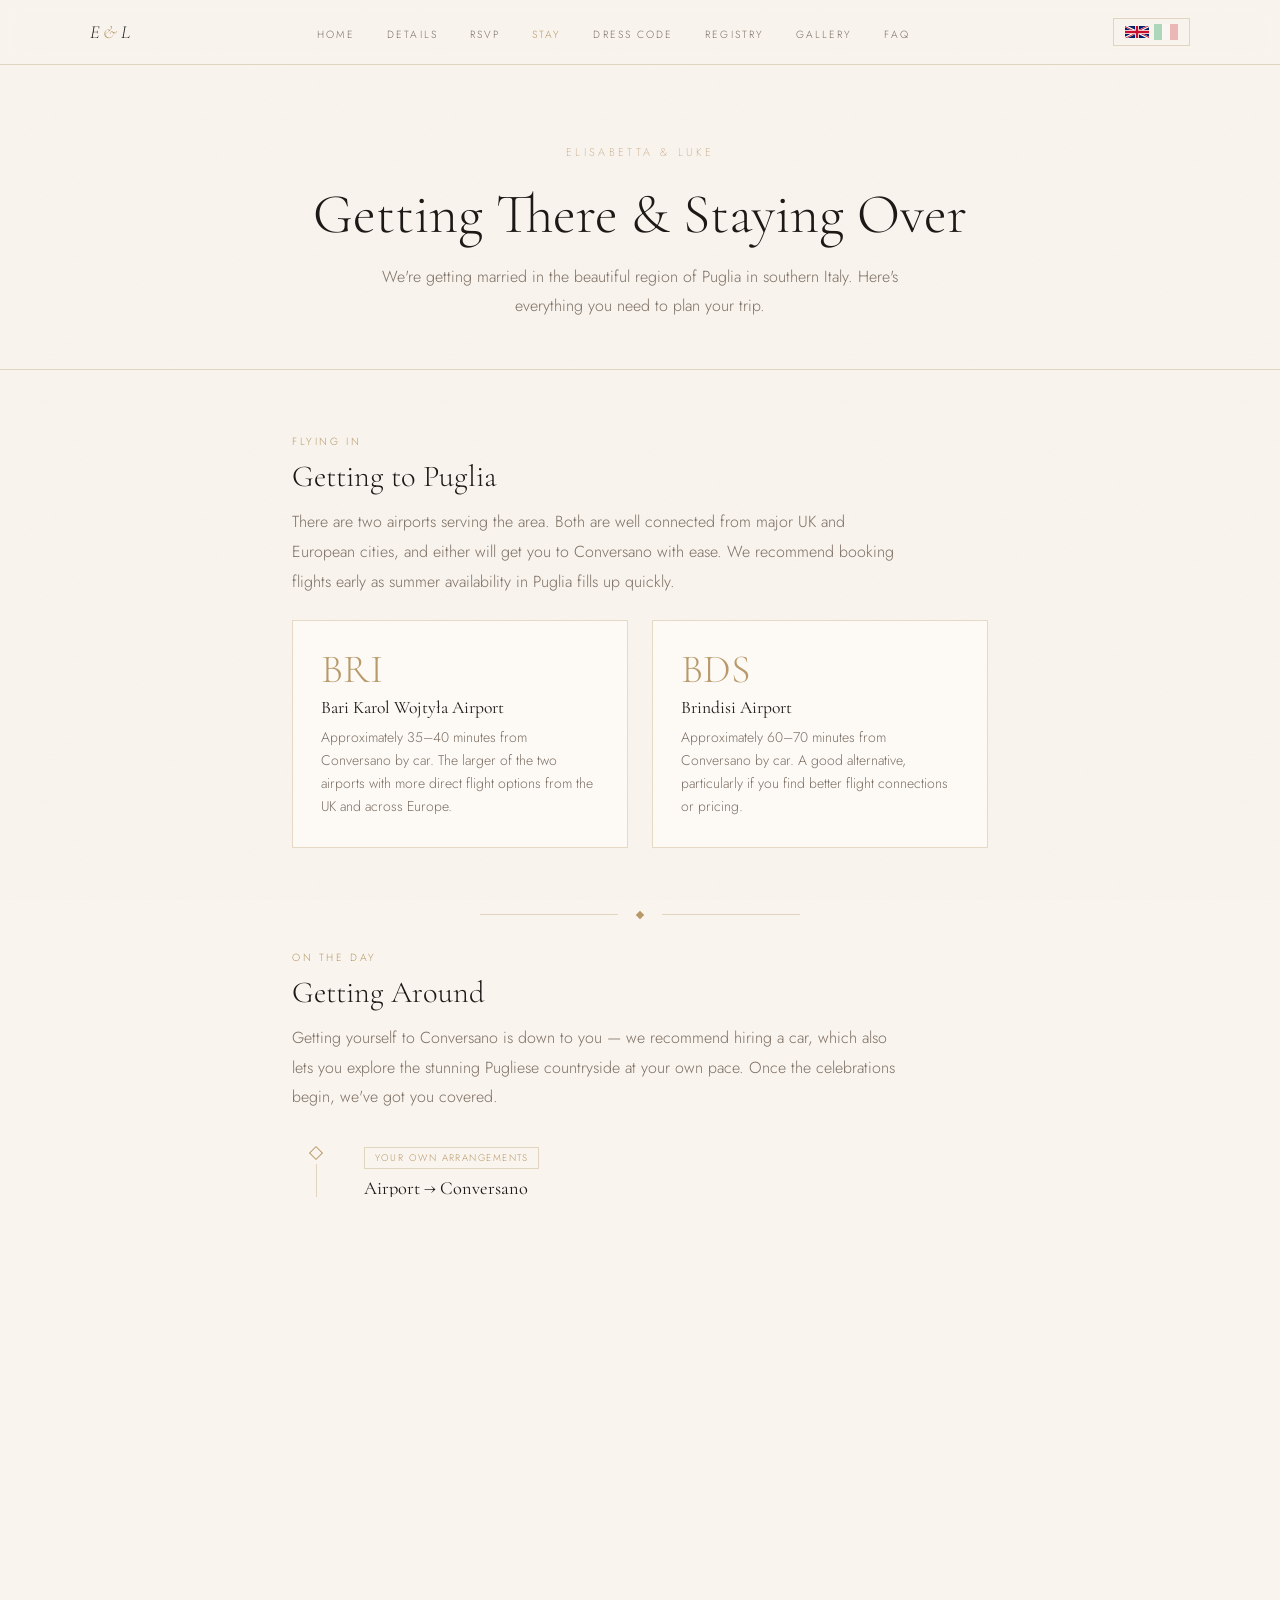
==== commit 2b7d9397: "Add files via upload" ====
--- a/accommodation.html
+++ b/accommodation.html
@@ -196,7 +196,7 @@
 
     </div>
   </div>
-  <footer><p>Elisabetta Monopoli &amp; Luke Giddings &nbsp;&middot;&nbsp; monopoligiddings.wedding</p></footer>
+
   <script src="nav.js"></script>
 </body>
 </html>
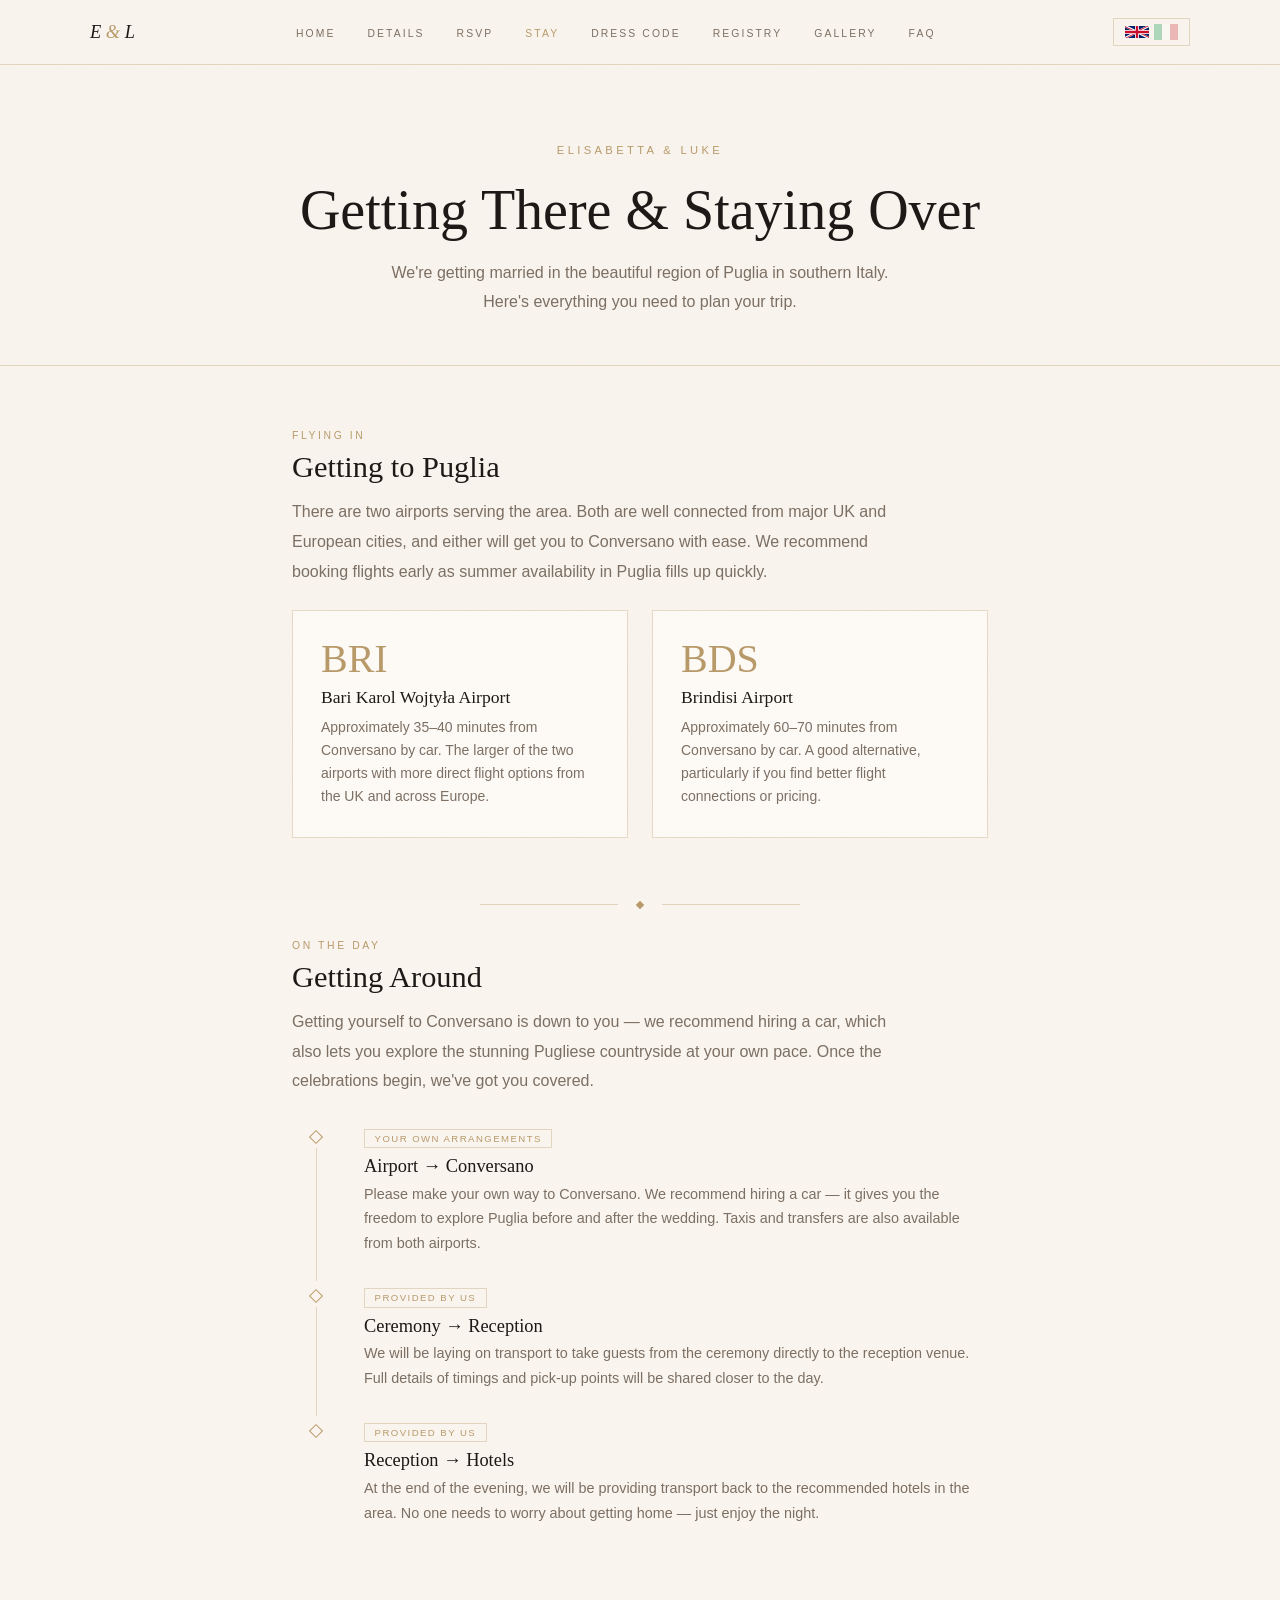
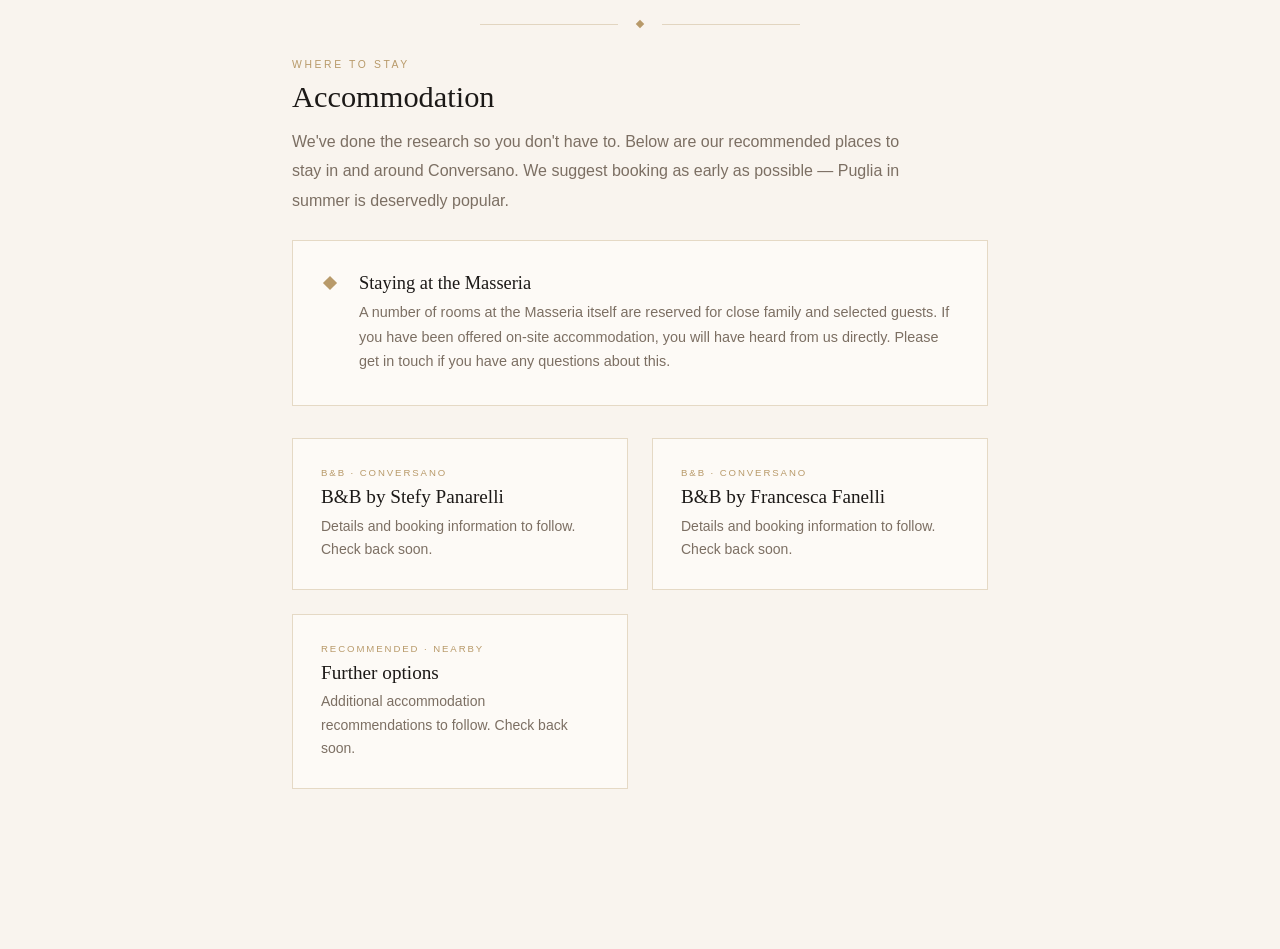
==== commit ec4f0fa1: "Add files via upload" ====
--- a/accommodation.html
+++ b/accommodation.html
@@ -3,6 +3,7 @@
 <head>
   <meta charset="UTF-8" /><meta name="viewport" content="width=device-width, initial-scale=1.0" />
   <title>Getting There &amp; Staying Over — Elisabetta &amp; Luke</title>
+  <meta http-equiv="Content-Security-Policy" content="default-src 'self'; script-src 'self'; style-src 'self' 'unsafe-inline' https://fonts.googleapis.com; font-src https://fonts.gstatic.com; frame-src https://docs.google.com; img-src 'self' data:; upgrade-insecure-requests" />
   <link rel="preconnect" href="https://fonts.googleapis.com" />
   <link rel="preconnect" href="https://fonts.gstatic.com" crossorigin />
   <link href="https://fonts.googleapis.com/css2?family=Cormorant+Garamond:ital,wght@0,300;0,400;1,300;1,400&family=Jost:wght@200;300;400&display=swap" rel="stylesheet" />
